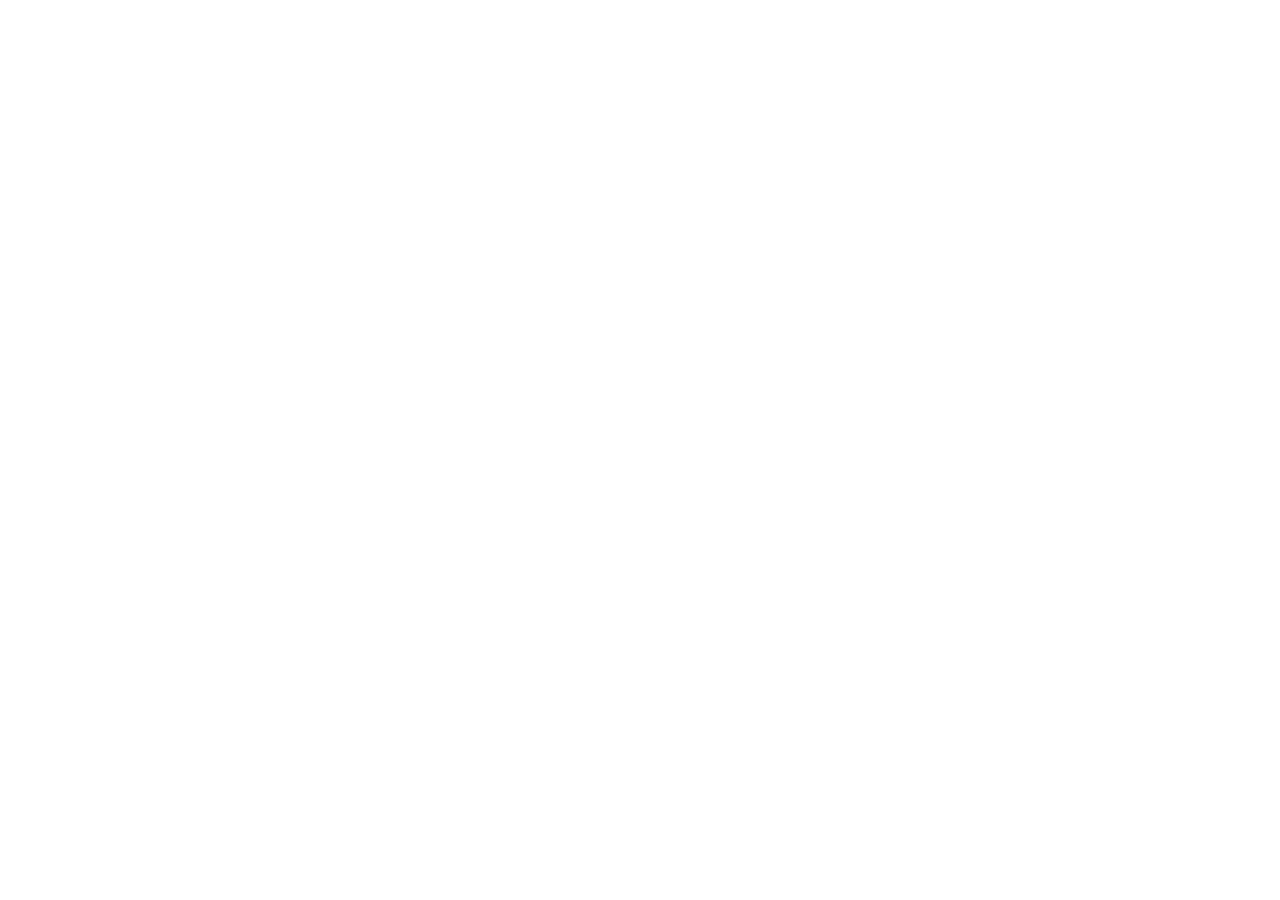
==== interactive-rating-component/index.html @ f640b89e "Initial Commit: Interactive rating component" ====
<!DOCTYPE html>
<html lang="en">
<head>
    <meta charset="UTF-8">
    <meta name="viewport" content="width=device-width, initial-scale=1.0">
    <title>Interactive rating component</title>
    <link rel="stylesheet" href="style.css">
</head>
<body>
    <main class="container">




    </main>


    <script src="app.js"></script>
</body>
</html>
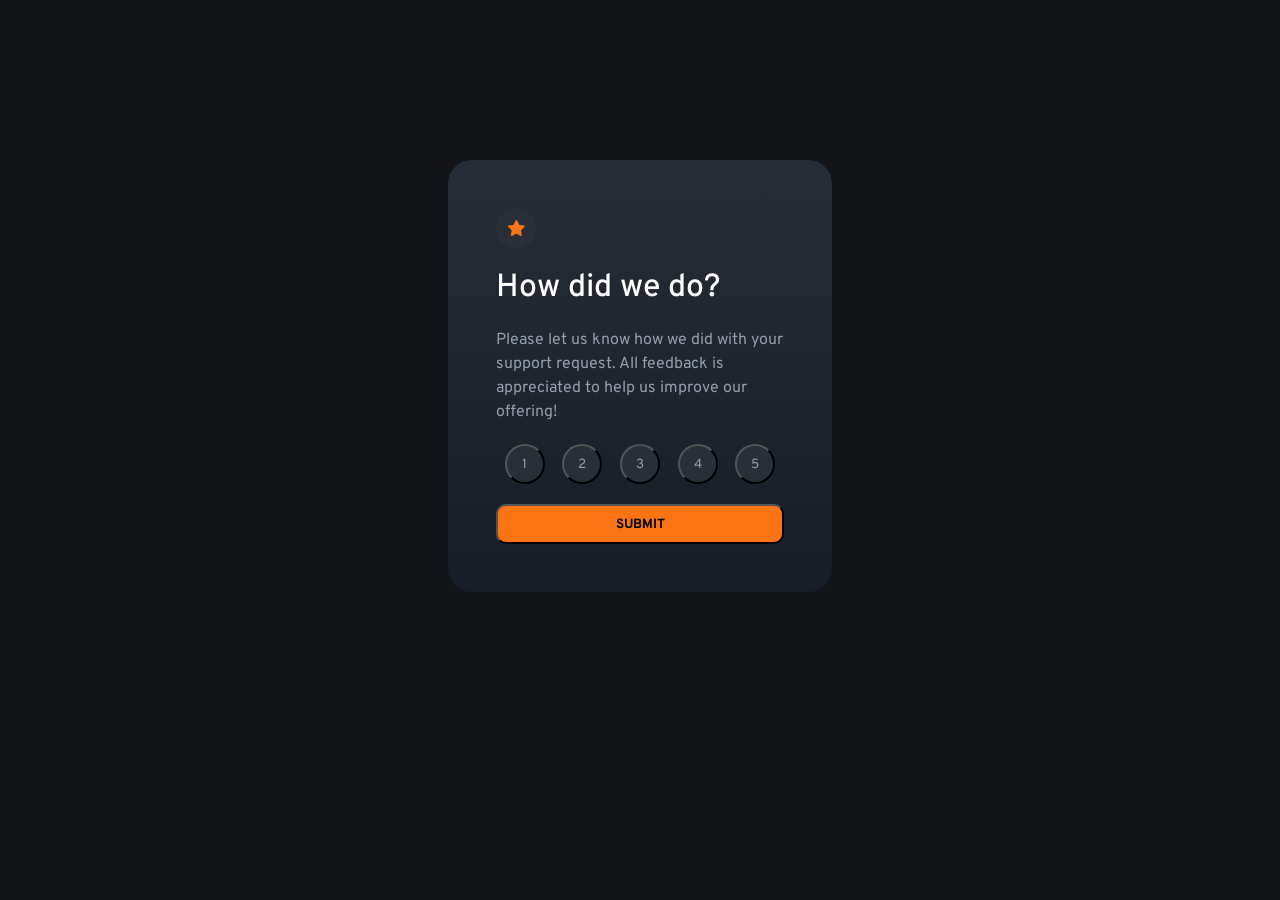
==== commit 7a0feeea: "feat: Add basic UI elements" ====
--- a/interactive-rating-component/index.html
+++ b/interactive-rating-component/index.html
@@ -4,13 +4,33 @@
     <meta charset="UTF-8">
     <meta name="viewport" content="width=device-width, initial-scale=1.0">
     <title>Interactive rating component</title>
+    <link rel="preconnect" href="https://fonts.googleapis.com">
+    <link rel="preconnect" href="https://fonts.gstatic.com" crossorigin>
+    <link href="https://fonts.googleapis.com/css2?family=Overpass:ital,wght@0,100..900;1,100..900&display=swap" rel="stylesheet">
     <link rel="stylesheet" href="style.css">
 </head>
 <body>
     <main class="container">
+        <div class="icon-star">
+            <img src="./images/icon-star.svg" alt="">
+        </div>
 
+        <h1> How did we do? </h1>
 
+        <p> Please let us know how we did with your support request. All feedback is appreciated to help us improve our offering!
+        </p>
 
+        <section class="rating">
+            <button class="btn-rate">1</button>
+            <button class="btn-rate">2</button>
+            <button class="btn-rate">3</button>
+            <button class="btn-rate">4</button>
+            <button class="btn-rate">5</button>
+        </section>
+
+        <button class="btn-submit">
+            SUBMIT
+        </button>
 
     </main>
 
--- a/interactive-rating-component/style.css
+++ b/interactive-rating-component/style.css
@@ -0,0 +1,90 @@
+:root {
+    /* ### Primary */
+    --clr-primary-orange-500: hsl(25, 97%, 53%);
+
+    /* ### Neutral */
+    --clr-neutral-white: hsl(0, 100%, 100%);
+    --clr-neutral-grey-500: hsl(217, 12%, 63%);
+    --clr-neutral-grey-900: hsl(213, 19%, 18%);
+    --clr-neutral-grey-950: hsl(216, 12%, 8%);
+
+    --gradient-body: linear-gradient(
+        var(--clr-neutral-grey-900),
+        hsl(215, 27%, 12%)
+    );
+
+    --ff-body: 'Overpass', sans-serif;
+}
+
+* {
+    margin: 0;
+    padding: 0;
+    box-sizing: border-box;
+    font-family: var(--ff-body);
+}
+
+body {
+    background-color: var(--clr-neutral-grey-950);
+    color: var(--clr-neutral-white);
+}
+
+.container {
+    background: var(--gradient-body);
+    /* background-color: grey; */
+    margin: 10rem auto;
+    width: 30vw;
+    /* height: 100vh; */
+    padding: 3rem;
+    border-radius: 24px;
+
+    display: flex;
+    flex-direction: column;
+    gap: 20px;
+}
+
+.icon-star {
+    width: 40px;
+    height: 40px;
+    border-radius: 50%;
+    background-color: hsl(215, 18%, 19%);
+
+    display: flex;
+    justify-content: center;
+    align-items: center;
+}
+
+.icon-star img {
+    width: 17px;
+    height: 16px;
+}
+
+h1 {
+    font-weight: 500;
+}
+
+p {
+    line-height: 1.5;
+    color: var(--clr-neutral-grey-500);
+}
+
+.rating {
+    display: flex;
+    flex-direction: row;
+    justify-content: space-around;
+}
+
+.btn-rate {
+    width: 40px;
+    height: 40px;
+    border-radius: 50%;
+    color: var(--clr-neutral-grey-500);
+    background-color: hsl(215, 18%, 19%);
+}
+
+.btn-submit {
+    height: 40px;
+    border-radius: 10px;
+    background-color: var(--clr-primary-orange-500);
+    font-weight: 700;
+}
+
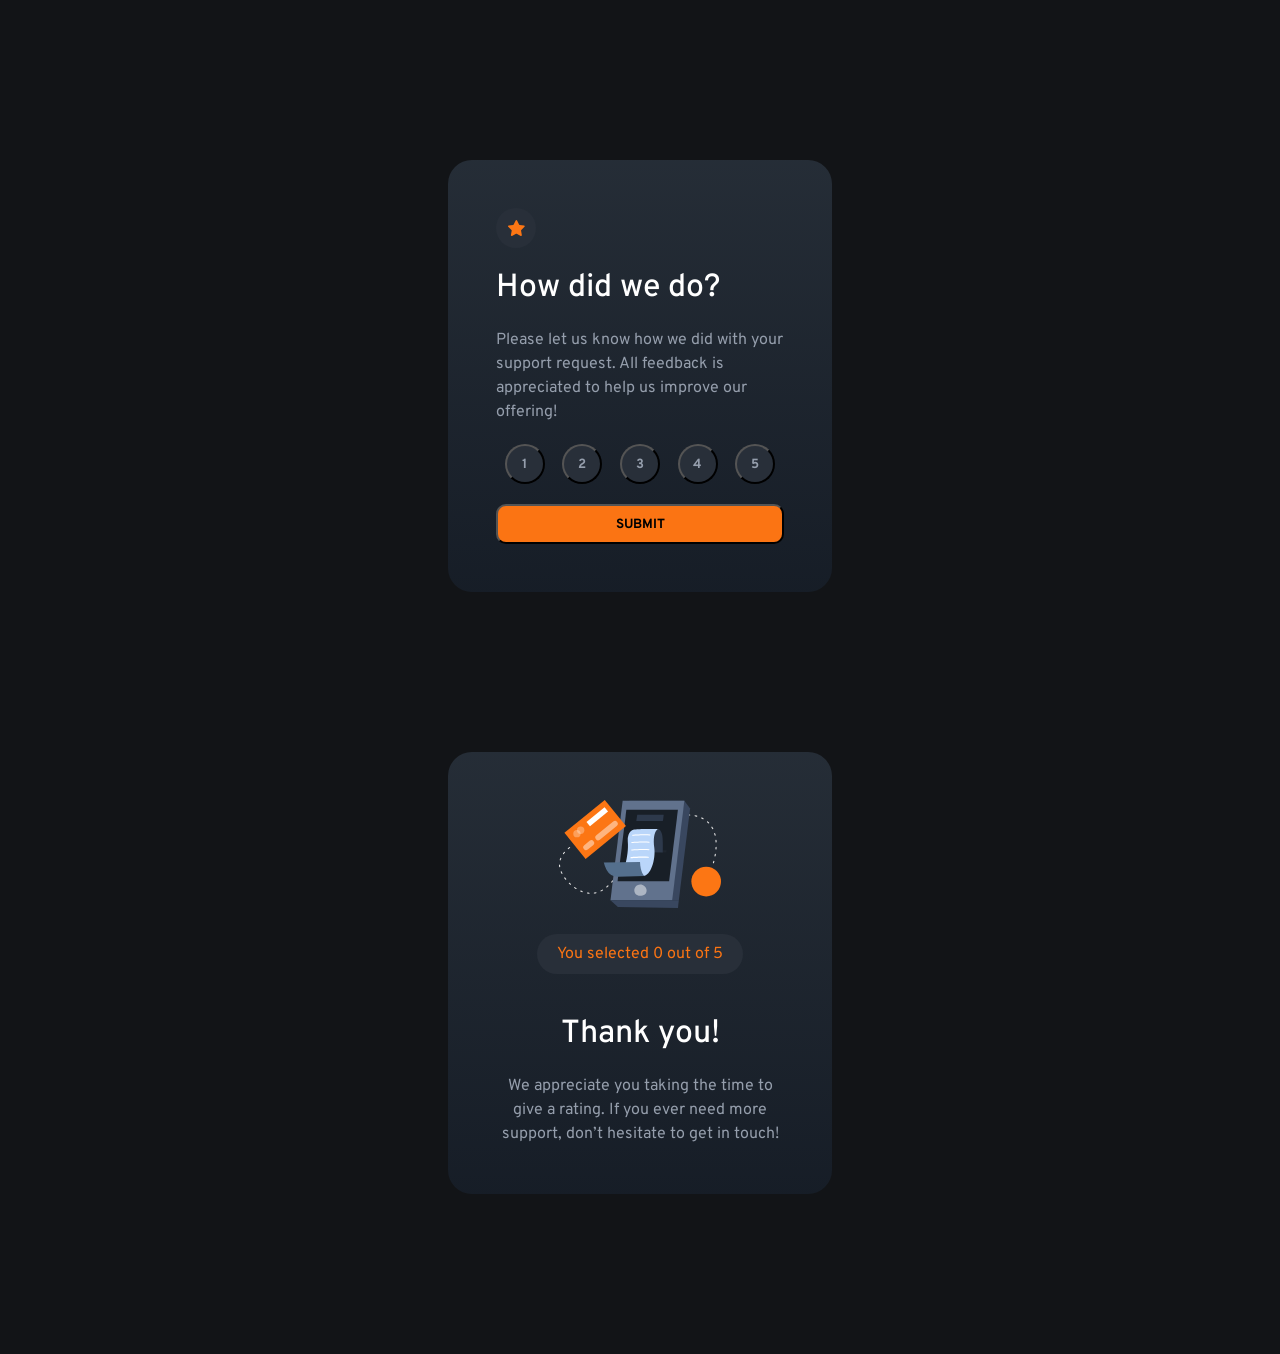
==== commit d170ea10: "feat: Add Submitted State" ====
--- a/interactive-rating-component/index.html
+++ b/interactive-rating-component/index.html
@@ -31,9 +31,22 @@
         <button class="btn-submit">
             SUBMIT
         </button>
-
     </main>
 
+    <main class="thank-you container">
+        <div class="icon-thank-you">
+            <img src="./images/illustration-thank-you.svg" alt="">
+        </div>
+
+        <span> You selected 0 out of 5  </span>
+
+        <h1> Thank you! </h1>
+
+        <p> 
+            We appreciate you taking the time to give a rating. If you ever need
+            more support, don’t hesitate to get in touch!
+        </p>
+    </main>
 
     <script src="app.js"></script>
 </body>
--- a/interactive-rating-component/style.css
+++ b/interactive-rating-component/style.css
@@ -79,6 +79,16 @@
     border-radius: 50%;
     color: var(--clr-neutral-grey-500);
     background-color: hsl(215, 18%, 19%);
+    font-weight: 700;
+}
+
+.btn-rate:hover {
+    background-color: var(--clr-primary-orange-500);
+    color: var(--clr-neutral-grey-900);
+}
+
+.btn-rate:focus {
+    background-color: var(--clr-neutral-white);
 }
 
 .btn-submit {
@@ -88,3 +98,23 @@
     font-weight: 700;
 }
 
+/* Thank You Container */
+.thank-you {
+    display: flex;
+    flex-direction: column;
+    justify-content: center;
+    align-items: center;
+}
+
+.thank-you span {
+    background-color: hsl(215, 18%, 19%);
+    border-radius: 20px;
+    padding: 10px 20px;
+    margin-bottom: 20px;
+    color: var(--clr-primary-orange-500);
+}
+
+.thank-you p {
+    text-align: center;
+}
+
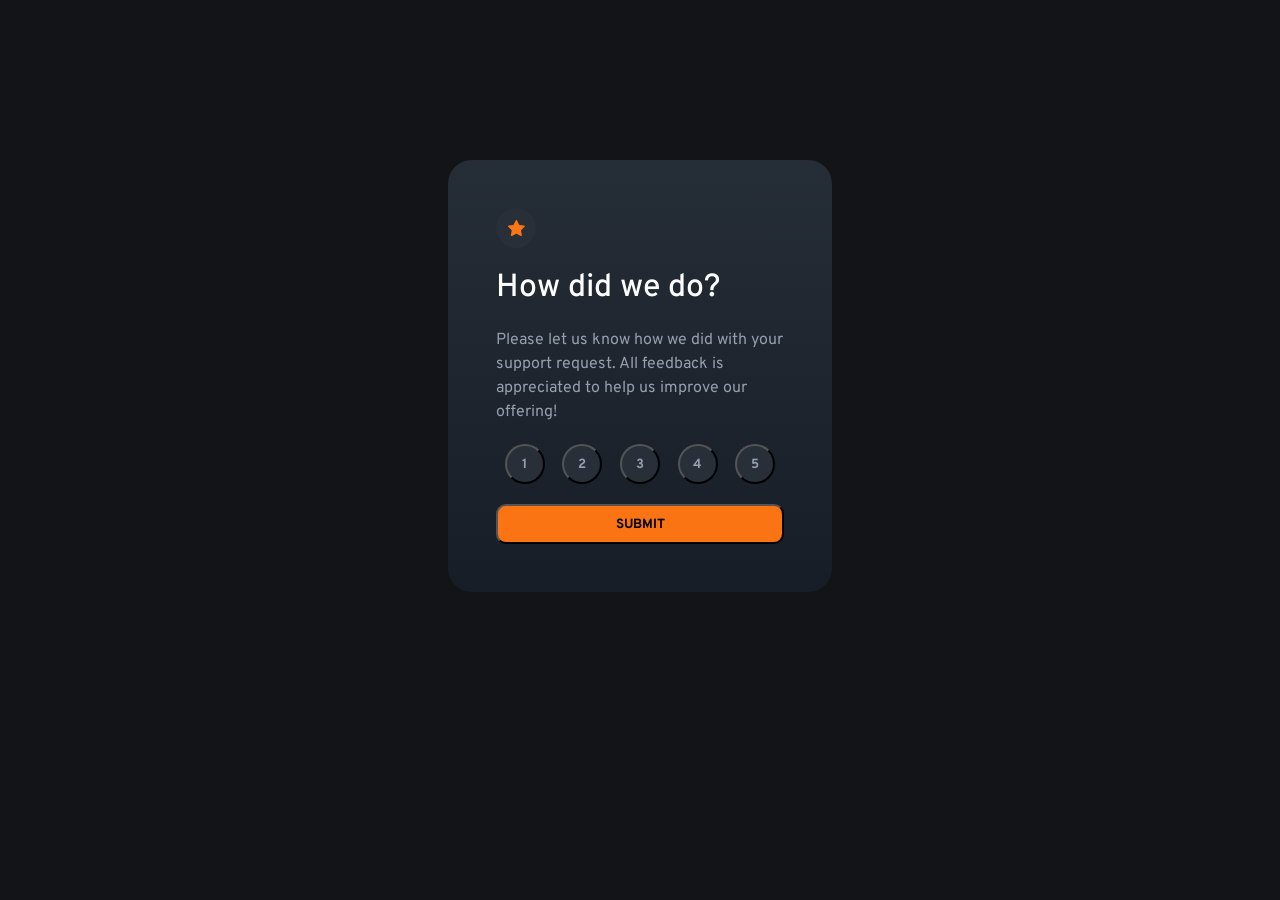
==== commit abb117df: "feat: Add submit rating functionality" ====
--- a/interactive-rating-component/index.html
+++ b/interactive-rating-component/index.html
@@ -10,7 +10,7 @@
     <link rel="stylesheet" href="style.css">
 </head>
 <body>
-    <main class="container">
+    <main class="rating-state container">
         <div class="icon-star">
             <img src="./images/icon-star.svg" alt="">
         </div>
@@ -33,12 +33,12 @@
         </button>
     </main>
 
-    <main class="thank-you container">
+    <main class="thank-you container hidden">
         <div class="icon-thank-you">
             <img src="./images/illustration-thank-you.svg" alt="">
         </div>
 
-        <span> You selected 0 out of 5  </span>
+        <span class="rate-number"> You selected 0 out of 5  </span>
 
         <h1> Thank you! </h1>
 
--- a/interactive-rating-component/style.css
+++ b/interactive-rating-component/style.css
@@ -109,7 +109,7 @@
 .thank-you span {
     background-color: hsl(215, 18%, 19%);
     border-radius: 20px;
-    padding: 10px 20px;
+    padding: 10px 20px 7.5px;
     margin-bottom: 20px;
     color: var(--clr-primary-orange-500);
 }
@@ -118,3 +118,7 @@
     text-align: center;
 }
 
+.hidden {
+    display: none;
+}
+
